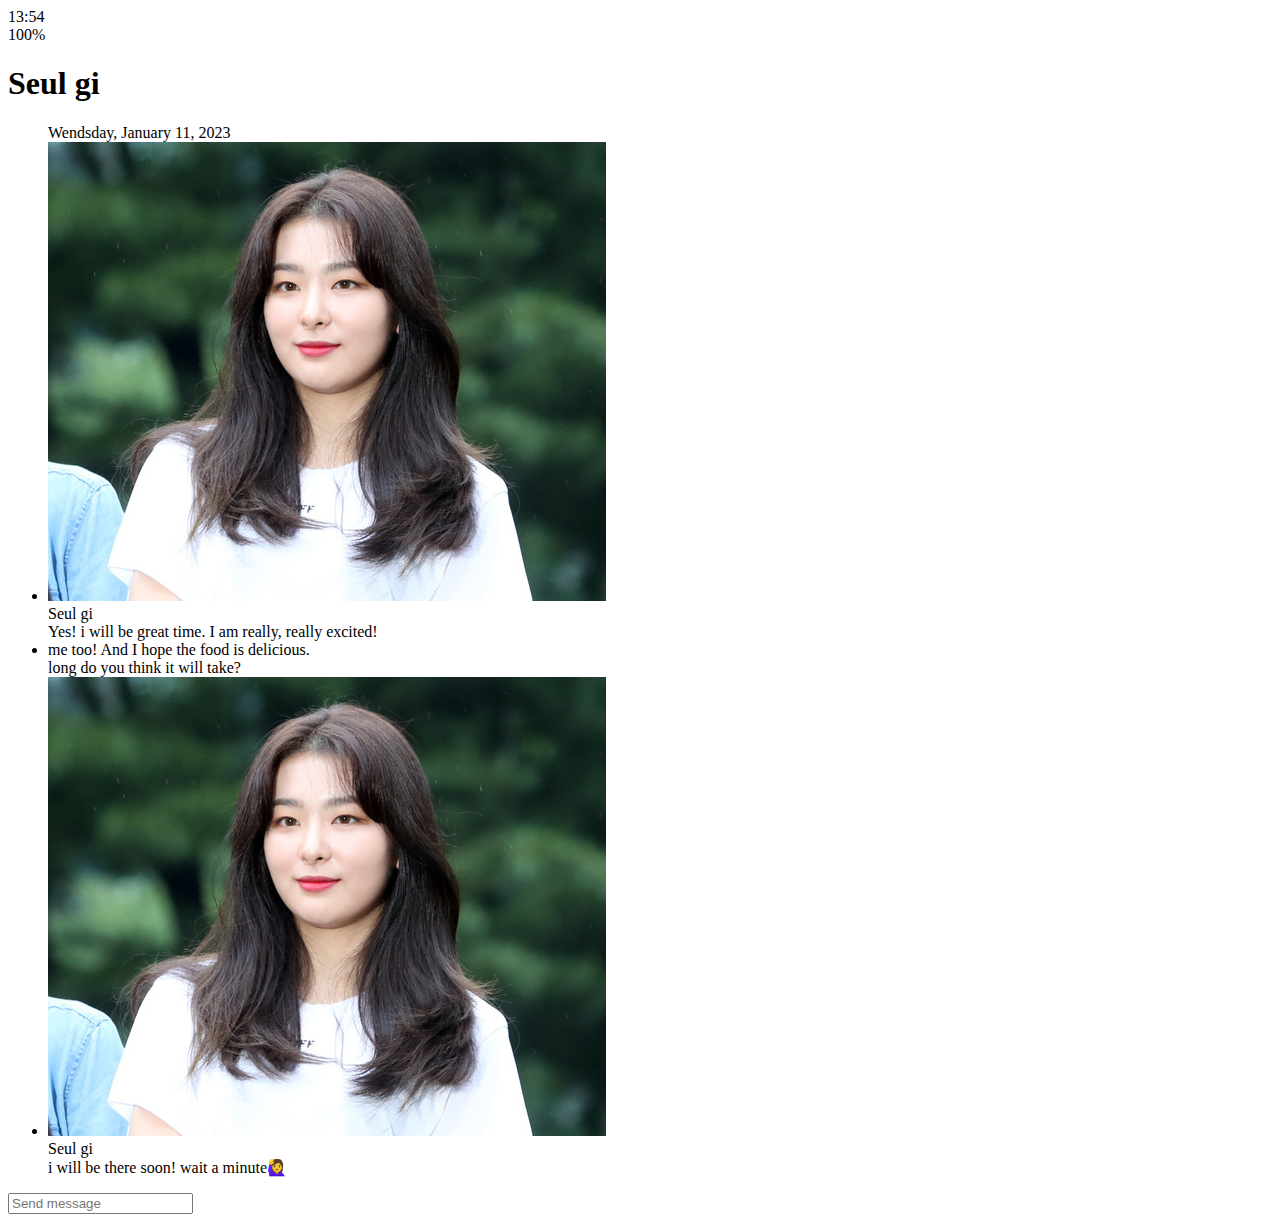
==== chat.html @ 87967473 "html 완료" ====
<!DOCTYPE html>
<html lang="en">
  <head>
    <meta charset="UTF-8" />
    <meta name="viewport" content="width=device-width, initial-scale=1.0" />
    <link
      rel="stylesheet"
      href="https://use.fontawesome.com/releases/v5.7.2/css/all.css"
      integrity="sha384-fnmOCqbTlWIlj8LyTjo7mOUStjsKC4pOpQbqyi7RrhN7udi9RwhKkMHpvLbHG9Sr"
      crossorigin="anonymous"
    />
    <title>Chat | Kakao Clone</title>
  </head>
  <body>
    <div class="status-bar">
      <div class="status-bar__column">
        <span class="stuts-bar__clock">13:54</span>
      </div>
      <div class="status-bar__column">
        <i class="fas fa-clock"></i>
        <i class="fas fa-volume-mute"></i>
        <i class="fas fa-wifi"></i>
        <span class="status-bar__battery_level">100%</span>
        <i class="fas fa-battery-full"></i>
      </div>
    </div>
    <header class="header">
      <div class="header__header-column">
        <a href="index.html">
          <i class="fas fa-arrow-left fa-2x"></i>
        </a>
        <h1 class="heder_title">Seul gi</h1>
      </div>
      <div class="header__header-column">
        <span class="header__icon">
          <i class="fas fa-search"></i>
        </span>
        <div class="header__icon">
          <i class="fas fa-bars"></i>
        </div>
      </div>
    </header>
    <main class="chat">
      <ul class="chat__messages">
        <span class="chat_timestamp">Wendsday, January 11, 2023</span>
        <li class="incoming-message message">
          <img src="images/avartar.png" class="g-avartar message__avartar" />
          <div class="message__content">
            <span class="message__author">Seul gi</span>
            <div class="message__bubble">
              Yes! i will be great time. I am really, really excited!
            </div>
          </div>
          <span class="message__timestamp"></span>
        </li>
        <li class="incoming-message message">
          <span class="message__timestamp"></span>
          <div class="message__content">
            <div class="message__bubble">
              me too! And I hope the food is delicious. <br />
              long do you think it will take?
            </div>
          </div>
        </li>
        <li class="incoming-message message">
          <img src="images/avartar.png" class="g-avartar message__avartar" />
          <div class="message__content">
            <span class="message__author">Seul gi</span>
            <div class="message__bubble">
              i will be there soon! wait a minute🙋‍♀
            </div>
          </div>
          <span class="message__timestamp"></span>
        </li>
      </ul>
    </main>
    <div class="chat_write">
      <div class="chat__write-column">
        <i class="far fa-plus-square"></i>
      </div>
      <div class="chat__write-column">
        <input type="text" placeholder="Send message" class="chat__write-input" />
      </div>
      <div class="chat__write-column">
        <spans class="chat__wirte-icon">
          <i class="far fa-smile-wink"></i>
        </spans>
        <spans class="chat__wirte-icon">
          <i class="fas fa-microphone"></i>
        </spans>
      </div>
    </div>
  </body>
</html>
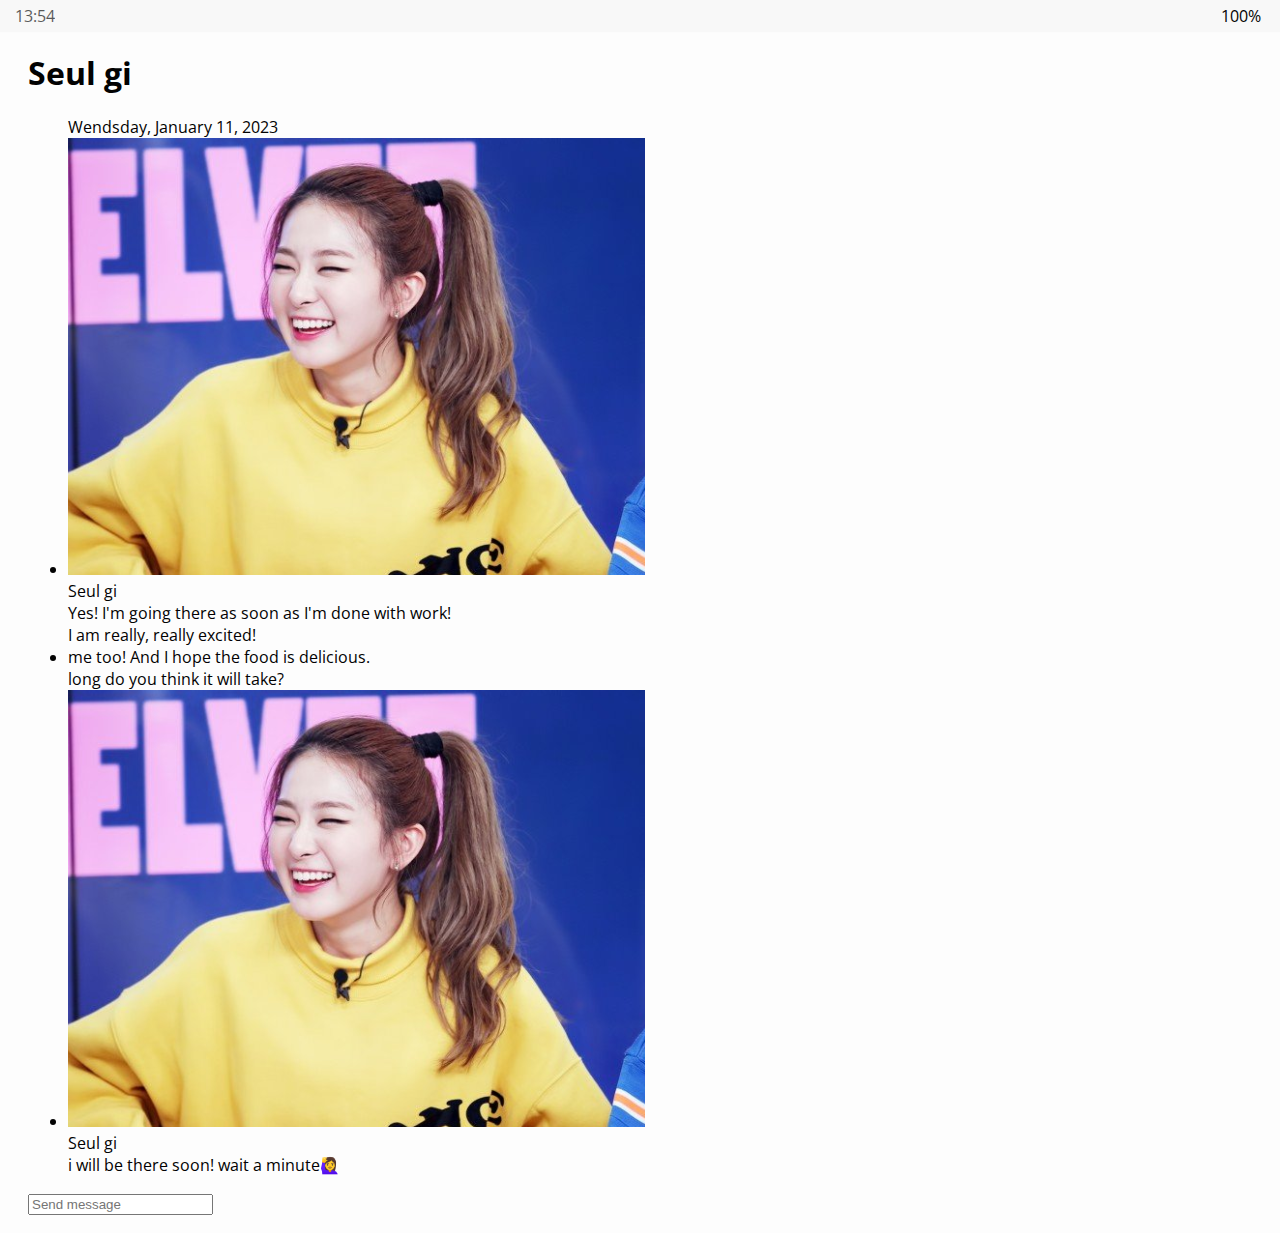
==== commit 27399104: "nav bar fix" ====
--- a/chat.html
+++ b/chat.html
@@ -9,12 +9,13 @@
       integrity="sha384-fnmOCqbTlWIlj8LyTjo7mOUStjsKC4pOpQbqyi7RrhN7udi9RwhKkMHpvLbHG9Sr"
       crossorigin="anonymous"
     />
+    <link rel="stylesheet" href="css/style.css" />
     <title>Chat | Kakao Clone</title>
   </head>
   <body>
     <div class="status-bar">
       <div class="status-bar__column">
-        <span class="stuts-bar__clock">13:54</span>
+        <span class="status-bar__clock">13:54</span>
       </div>
       <div class="status-bar__column">
         <i class="fas fa-clock"></i>
@@ -26,18 +27,18 @@
     </div>
     <header class="header">
       <div class="header__header-column">
-        <a href="index.html">
-          <i class="fas fa-arrow-left fa-2x"></i>
+        <a href="index.html" class="header__back-btn">
+          <i class="fas fa-arrow-left"></i>
         </a>
-        <h1 class="heder_title">Seul gi</h1>
+        <h1 class="header__title">Seul gi</h1>
       </div>
       <div class="header__header-column">
         <span class="header__icon">
           <i class="fas fa-search"></i>
         </span>
-        <div class="header__icon">
+        <span class="header__icon">
           <i class="fas fa-bars"></i>
-        </div>
+        </span>
       </div>
     </header>
     <main class="chat">
@@ -48,7 +49,8 @@
           <div class="message__content">
             <span class="message__author">Seul gi</span>
             <div class="message__bubble">
-              Yes! i will be great time. I am really, really excited!
+              Yes! I'm going there as soon as I'm done with work! <br />
+              I am really, really excited!
             </div>
           </div>
           <span class="message__timestamp"></span>
--- a/css/style.css
+++ b/css/style.css
@@ -0,0 +1,29 @@
+/*
+    reset.css: 모든 태그의 기본사항을 초기화
+    normalize.css: 어떤 인터넷 창에서든 동일한 css를 갖게 해줌
+        *chrome, safari, IE등 환경에 따라 css 태그의 기준이 조금씩 다름
+*/
+@import url("https://fonts.googleapis.com/css?family=Open+Sans:400,700&display=swap");
+@import "reset.css";
+@import "status-bar.css";
+@import "header.css";
+@import "nav-bar.css";
+
+* {
+  box-sizing: border-box;
+}
+
+body {
+  background-color: rgb(253, 253, 253);
+  padding: 10px 20px;
+  color: #020202;
+  font-family: "Open Sans", -apple-system, BlinkMacSystemFont, "Segoe UI", Roboto, Oxygen, Ubuntu,
+    Cantarell, "Helvetica Neue", sans-serif;
+
+  margin-top: 20px;
+}
+
+a {
+  /* inherit: 부모의 색을 그대로 받는다*/
+  color: inherit;
+}
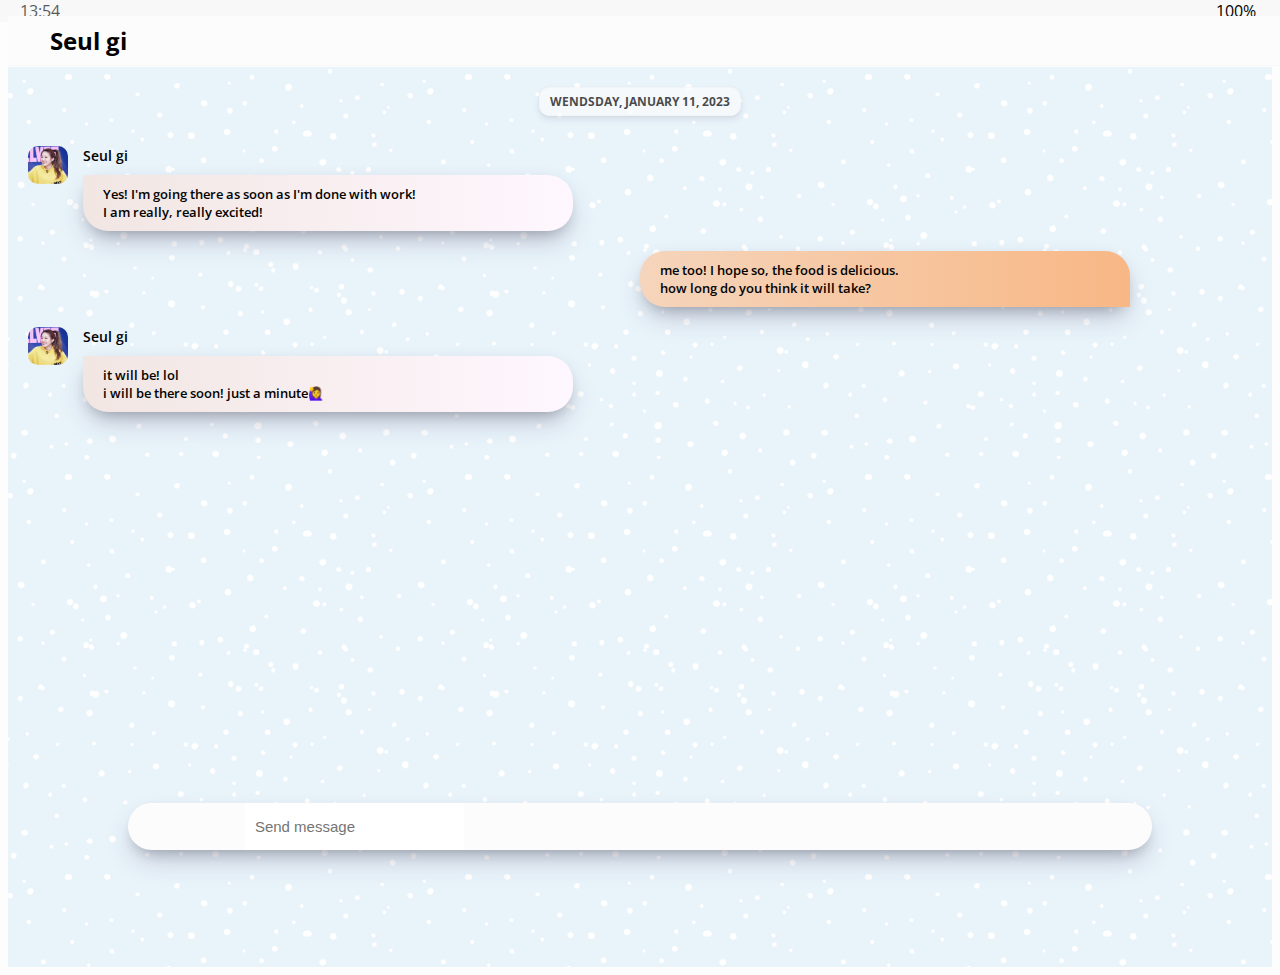
==== commit 10e7b334: "section 2 - css 기초작업 완료" ====
--- a/chat.html
+++ b/chat.html
@@ -12,7 +12,7 @@
     <link rel="stylesheet" href="css/style.css" />
     <title>Chat | Kakao Clone</title>
   </head>
-  <body>
+  <body class="chats-body">
     <div class="status-bar">
       <div class="status-bar__column">
         <span class="status-bar__clock">13:54</span>
@@ -25,7 +25,7 @@
         <i class="fas fa-battery-full"></i>
       </div>
     </div>
-    <header class="header">
+    <header class="header chat">
       <div class="header__header-column">
         <a href="index.html" class="header__back-btn">
           <i class="fas fa-arrow-left"></i>
@@ -41,9 +41,9 @@
         </span>
       </div>
     </header>
-    <main class="chat">
+    <main class="chat-screen">
       <ul class="chat__messages">
-        <span class="chat_timestamp">Wendsday, January 11, 2023</span>
+        <span class="chat__timestamp">Wendsday, January 11, 2023</span>
         <li class="incoming-message message">
           <img src="images/avartar.png" class="g-avartar message__avartar" />
           <div class="message__content">
@@ -53,14 +53,12 @@
               I am really, really excited!
             </div>
           </div>
-          <span class="message__timestamp"></span>
         </li>
-        <li class="incoming-message message">
-          <span class="message__timestamp"></span>
+        <li class="sent-message message">
           <div class="message__content">
             <div class="message__bubble">
-              me too! And I hope the food is delicious. <br />
-              long do you think it will take?
+              me too! I hope so, the food is delicious. <br />
+              how long do you think it will take?
             </div>
           </div>
         </li>
@@ -69,14 +67,13 @@
           <div class="message__content">
             <span class="message__author">Seul gi</span>
             <div class="message__bubble">
-              i will be there soon! wait a minute🙋‍♀
+              it will be! lol <br/>i will be there soon! just a minute🙋‍♀
             </div>
           </div>
-          <span class="message__timestamp"></span>
         </li>
       </ul>
     </main>
-    <div class="chat_write">
+    <div class="chat__write">
       <div class="chat__write-column">
         <i class="far fa-plus-square"></i>
       </div>
--- a/css/style.css
+++ b/css/style.css
@@ -1,15 +1,23 @@
-/*
-    reset.css: 모든 태그의 기본사항을 초기화
-    normalize.css: 어떤 인터넷 창에서든 동일한 css를 갖게 해줌
-        *chrome, safari, IE등 환경에 따라 css 태그의 기준이 조금씩 다름
-*/
-@import url("https://fonts.googleapis.com/css?family=Open+Sans:400,700&display=swap");
+@import url("https://fonts.googleapis.com/css?family=Open+Sans:300:400,600,700&display=swap");
 @import "reset.css";
 @import "status-bar.css";
 @import "header.css";
 @import "nav-bar.css";
+@import "friend.css";
+@import "friends.css";
+@import "find.css";
+@import "more.css";
+@import "settings.css";
+@import "chat.css";
 
 * {
+  /*
+    width또는 height가 고정된 상황에서 padding을 주면 
+    내부의 공간을 잃은만큼 내부를 확장시킨다.
+    그렇게 되면, 패딩을 넣었음에도 전체 div의 크기가 커지는 현상이 발생한다.
+    이떄 padding을 넣으며, 그 padding만큼 내부의 공간을 유지하고싶다면
+    box-sizing: border-box;을 통해 전체 box의 크기를 고정시킬 수 있다.
+  */
   box-sizing: border-box;
 }
 
@@ -20,10 +28,11 @@
   font-family: "Open Sans", -apple-system, BlinkMacSystemFont, "Segoe UI", Roboto, Oxygen, Ubuntu,
     Cantarell, "Helvetica Neue", sans-serif;
 
-  margin-top: 20px;
+  margin-top: 40px;
 }
 
 a {
   /* inherit: 부모의 색을 그대로 받는다*/
   color: inherit;
+  text-decoration: none;
 }
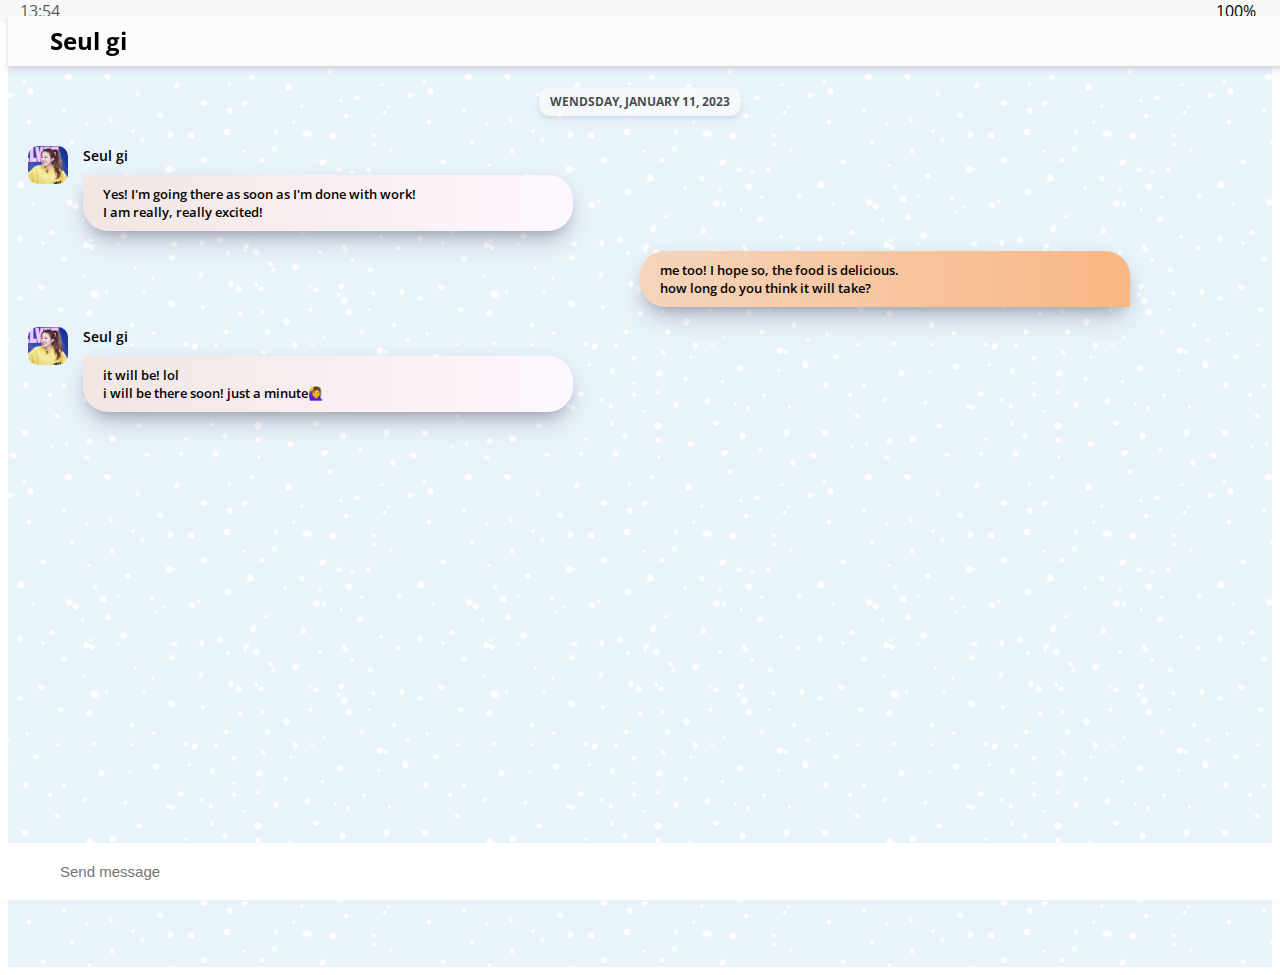
==== commit e1ff113e: "chat animation" ====
--- a/chat.html
+++ b/chat.html
@@ -73,14 +73,14 @@
         </li>
       </ul>
     </main>
-    <div class="chat__write">
-      <div class="chat__write-column">
-        <i class="far fa-plus-square"></i>
+    <div class="chat__write-container">
+      <input type="text" placeholder="Send message" class="chat__write" />
+      <div class="chat__icon-left chat__icon">
+      <i class="far fa-plus-square"></i>
       </div>
       <div class="chat__write-column">
-        <input type="text" placeholder="Send message" class="chat__write-input" />
       </div>
-      <div class="chat__write-column">
+      <div class="chat__icon-right chat__icon">
         <spans class="chat__wirte-icon">
           <i class="far fa-smile-wink"></i>
         </spans>
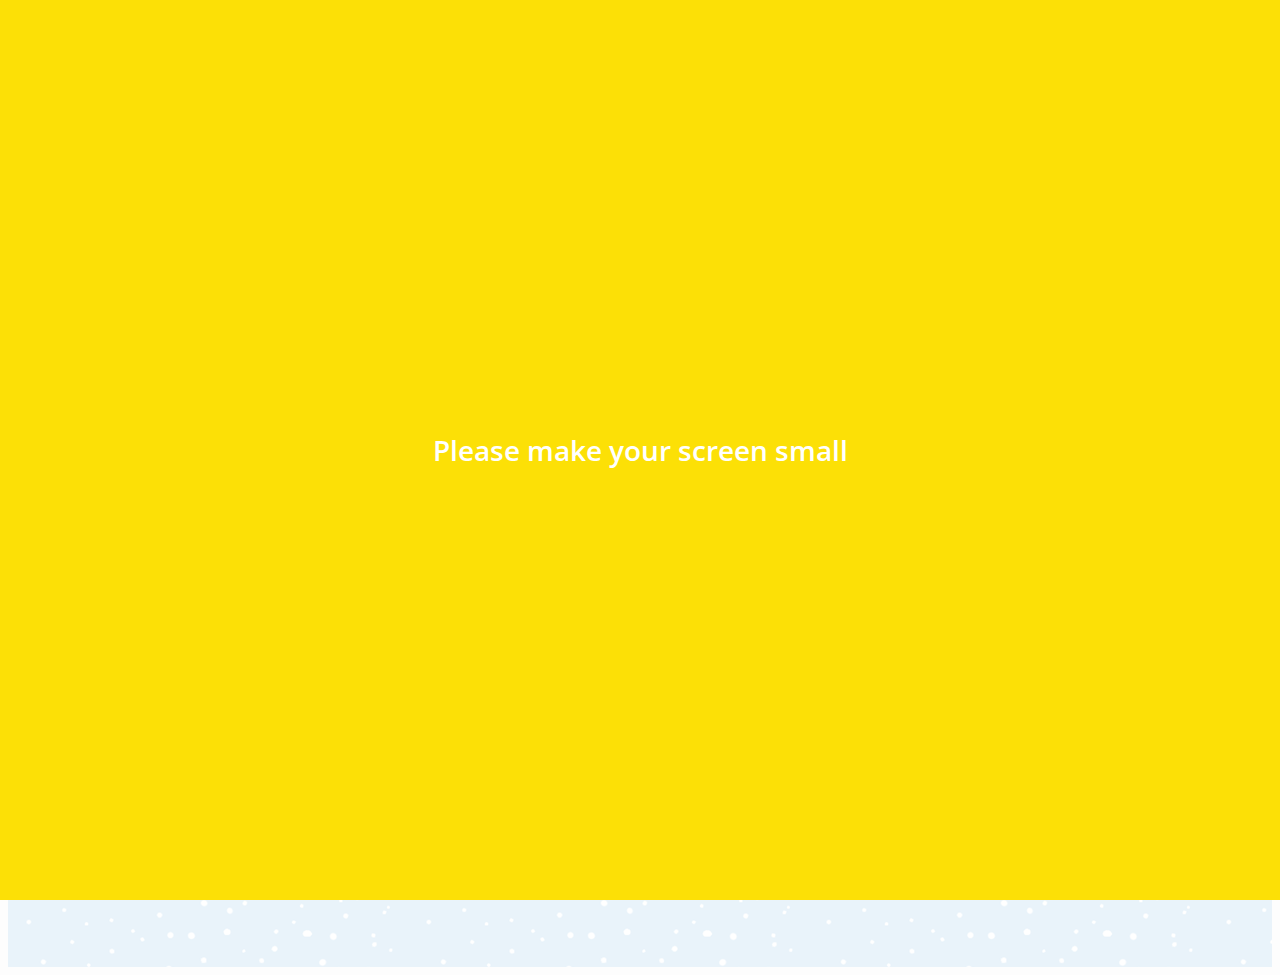
==== commit e8fc9d8d: "html / css complate" ====
--- a/chat.html
+++ b/chat.html
@@ -89,5 +89,8 @@
         </spans>
       </div>
     </div>
+    <div class="bigScreen">
+      <span class="bigScreen__text">Please make your screen small</span>
+    </div>
   </body>
 </html>
--- a/css/style.css
+++ b/css/style.css
@@ -9,6 +9,7 @@
 @import "more.css";
 @import "settings.css";
 @import "chat.css";
+@import "mobile.css";
 
 * {
   /*
@@ -36,3 +37,18 @@
   color: inherit;
   text-decoration: none;
 }
+
+@keyframes fadeIn {
+  from{
+    opacity: 0;
+    transform: translateY(10px);
+  }
+  to {
+    opacity: 1;
+    transform: none;
+  }
+}
+
+main {
+  animation: fadeIn 0.5s ease-in-out;
+}